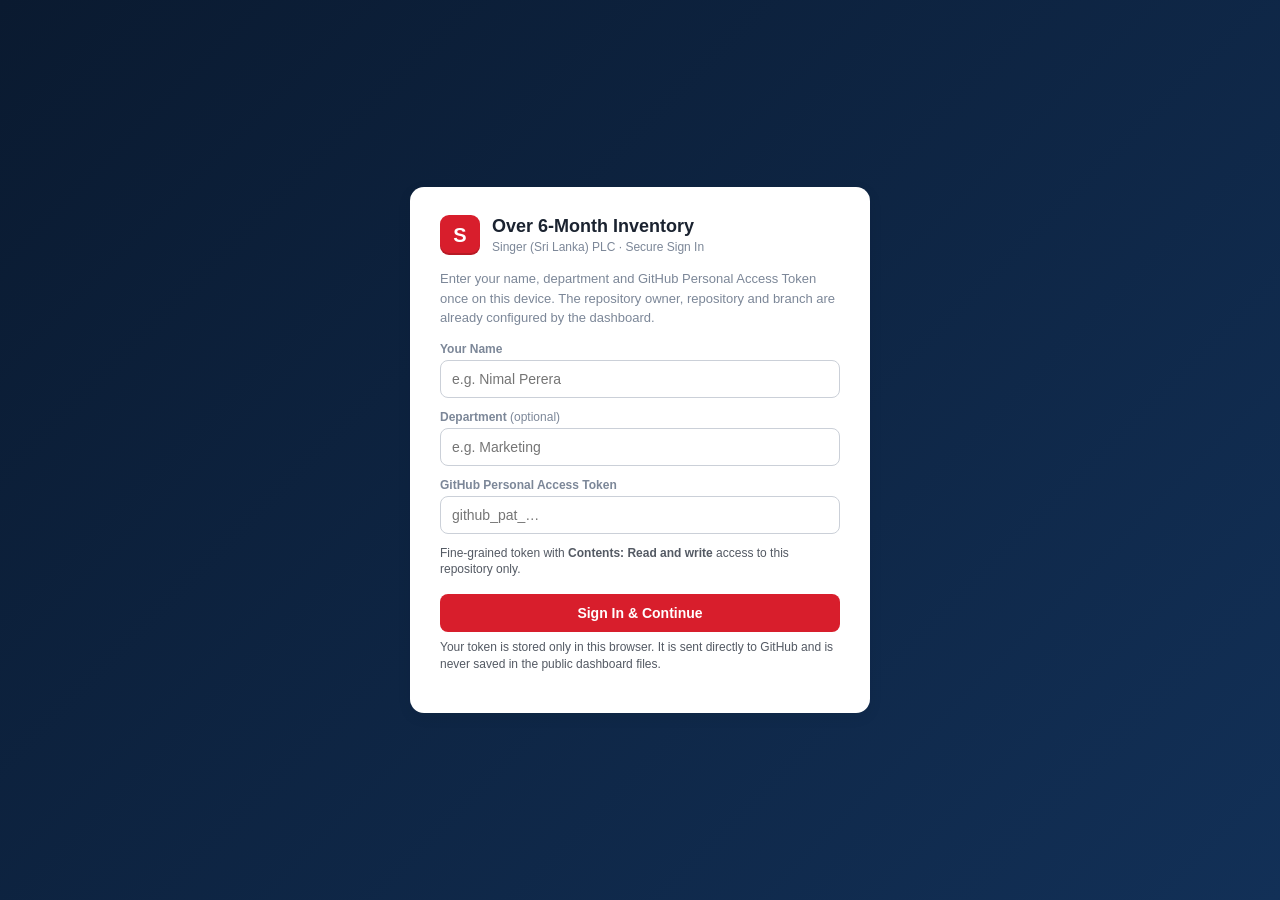
==== index.html @ 5c47aff7 "Add files via upload" ====
<!DOCTYPE html>
<html lang="en">
<head>
<meta charset="UTF-8">
<meta name="viewport" content="width=device-width, initial-scale=1.0">
<title>Singer Sri Lanka | Over 6-Month Inventory Dashboard</title>
<meta name="description" content="Over 6-month aged inventory dashboard for Singer (Sri Lanka) PLC showroom clearance program.">

<script src="vendor/chart.umd.js"></script>
<script src="vendor/xlsx.full.min.js"></script>
<link rel="stylesheet" href="css/style.css">
</head>
<body>

<!-- ============ LOADING OVERLAY ============ -->
<div id="loadingOverlay" class="loading-overlay">
  <div class="loading-box">
    <div class="spinner"></div>
    <p id="loadingText">Starting up&hellip;</p>
  </div>
</div>

<!-- ============ ONE-TIME USER LOGIN / GITHUB AUTH ============ -->
<div id="githubSetupScreen" class="auth-screen hidden">
  <div class="auth-card">
    <div class="auth-brand"><div class="brand-mark">S</div><div><h1>Over 6-Month Inventory</h1><span>Singer (Sri Lanka) PLC · Secure Sign In</span></div></div>
    <p class="auth-copy">Enter your name, department and GitHub Personal Access Token once on this device. The repository owner, repository and branch are already configured by the dashboard.</p>
    <div class="auth-field"><label>Your Name</label><input id="login-name" type="text" placeholder="e.g. Nimal Perera" autocomplete="name"></div>
    <div class="auth-field"><label>Department <span class="opt">(optional)</span></label><input id="login-dept" type="text" placeholder="e.g. Marketing"></div>
    <div class="auth-field">
      <label>GitHub Personal Access Token</label>
      <input id="login-token" type="password" placeholder="github_pat_…" autocomplete="off">
      <small class="auth-help-text">Fine-grained token with <b>Contents: Read and write</b> access to this repository only.</small>
    </div>
    <div id="ghSetupError" class="auth-error hidden"></div>
    <div class="auth-actions"><button class="btn btn-primary" id="ghConnectBtn">Sign In &amp; Continue</button></div>
    <p class="auth-help-text">Your token is stored only in this browser. It is sent directly to GitHub and is never saved in the public dashboard files.</p>
  </div>
</div>

<!-- ============ LOGIN SCREEN (retained for compatibility) ============ -->
<div id="loginScreen" class="auth-screen hidden">
  <div class="auth-card">
    <div class="auth-brand"><div class="brand-mark">S</div><div><h1>Over 6‑Month Inventory</h1><span>Singer (Sri Lanka) PLC · Clearance Program</span></div></div>
    <p class="auth-copy">Enter your name to start this session.</p>
    <div class="auth-field"><label>Your Name</label><input id="login-name-fallback" type="text" placeholder="e.g. Nimal Perera" autocomplete="name"></div>
    <div class="auth-field"><label>Department <span class="opt">(optional)</span></label><input id="login-dept-fallback" type="text" placeholder="e.g. Marketing"></div>
    <div class="auth-actions"><button class="btn btn-primary" id="loginBtn">Enter Dashboard</button></div>
  </div>
</div>

<!-- ============ APP SHELL ============ -->
<div id="appShell" class="app-shell hidden">

  <!-- LEFT NAV -->
  <nav class="side-nav" id="sideNav">
    <div class="side-nav-brand">
      <div class="brand-mark">S</div>
      <div class="brand-text"><h1>Over 6&#8209;Month</h1><span>Inventory Dashboard</span></div>
    </div>
    <button class="nav-item active" data-page="dashboard">
      <svg viewBox="0 0 24 24" width="18" height="18"><path fill="currentColor" d="M3 13h8V3H3v10zm0 8h8v-6H3v6zm10 0h8V11h-8v10zm0-18v6h8V3h-8z"/></svg>
      Inventory Dashboard
    </button>
    <button class="nav-item" data-page="showroom">
      <svg viewBox="0 0 24 24" width="18" height="18"><path fill="currentColor" d="M4 10v10h5v-6h6v6h5V10L12 3 4 10z"/></svg>
      Showroom Tracker
    </button>
    <button class="nav-item" data-page="activity">
      <svg viewBox="0 0 24 24" width="18" height="18"><path fill="currentColor" d="M13 3a9 9 0 0 0-9 9H1l4 4 4-4H6a7 7 0 1 1 2.05 4.95l-1.42 1.42A9 9 0 1 0 13 3zm-1 5v5l4.25 2.52.75-1.23-3.5-2.08V8H12z"/></svg>
      Activity Log
    </button>
    <div class="side-nav-footer">
      <button class="nav-item" id="themeToggleBtn">
        <svg viewBox="0 0 24 24" width="18" height="18"><path fill="currentColor" d="M12 3a9 9 0 1 0 9 9c0-.46-.04-.92-.1-1.36a5.389 5.389 0 0 1-4.4 2.26 5.403 5.403 0 0 1-3.14-9.8c-.44-.06-.9-.1-1.36-.1z"/></svg>
        <span id="themeToggleLabel">Dark Mode</span>
      </button>
      <button class="nav-item" id="refreshBtn">
        <svg viewBox="0 0 24 24" width="18" height="18"><path fill="currentColor" d="M17.65 6.35A7.95 7.95 0 0 0 12 4a8 8 0 1 0 7.73 10h-2.08A6 6 0 1 1 12 6c1.66 0 3.14.69 4.22 1.78L13 11h7V4l-2.35 2.35z"/></svg>
        Refresh from GitHub
      </button>
    </div>
  </nav>

  <div class="main-col">
    <!-- TOP APP BAR -->
    <header class="app-bar">
      <button class="icon-btn nav-hamburger" id="navHamburger" aria-label="Toggle menu">
        <svg viewBox="0 0 24 24" width="20" height="20"><path fill="currentColor" d="M3 6h18v2H3zm0 5h18v2H3zm0 5h18v2H3z"/></svg>
      </button>
      <div class="app-bar-left">
        <span id="pageTitle">Over 6-Month Inventory Dashboard</span>
        <span id="dataMeta" class="data-meta"></span>
      </div>
      <div class="app-bar-right">
        <span id="saveStatus" class="save-status save-ok">Saved</span>
        <span id="sessionChip" class="session-chip"></span>
        <label class="btn btn-outline" for="uploadInput" id="uploadLabel">
          <svg viewBox="0 0 24 24" width="16" height="16"><path fill="currentColor" d="M5 20h14v-2H5v2zm7-16-5.5 5.5 1.41 1.41L11 7.83V16h2V7.83l3.09 3.08 1.41-1.41L12 4z"/></svg>
          Upload New Inventory
        </label>
        <input type="file" id="uploadInput" accept=".xlsx,.xls,.csv" hidden>
        <div class="btn-group">
          <button class="btn btn-primary" id="exportXlsxBtn">Export Excel</button>
          <button class="btn btn-primary-alt" id="exportCsvBtn">Export CSV</button>
          <button class="btn btn-ghost" id="printBtn">Print</button>
        </div>
      </div>
    </header>

    <main class="app-main" id="page-dashboard">

      <section class="kpi-grid" id="kpiGrid" aria-label="Key performance indicators"></section>

      <section class="filter-bar" id="filterBar">
        <div class="filter-bar-row">
          <div class="filter-field"><label for="f-area">Area</label><input list="dl-area" id="f-area" placeholder="All Areas"><datalist id="dl-area"></datalist></div>
          <div class="filter-field"><label for="f-district">District</label><input list="dl-district" id="f-district" placeholder="All Districts"><datalist id="dl-district"></datalist></div>
          <div class="filter-field"><label for="f-store">Shop</label><input list="dl-store" id="f-store" placeholder="All Shops"><datalist id="dl-store"></datalist></div>
          <div class="filter-field"><label for="f-family">Product Family</label><input list="dl-family" id="f-family" placeholder="All Product Families"><datalist id="dl-family"></datalist></div>
          <div class="filter-field"><label for="f-brand">Brand</label><input list="dl-brand" id="f-brand" placeholder="All Brands"><datalist id="dl-brand"></datalist></div>
          <div class="filter-field"><label for="f-partno">Part Code</label><input list="dl-partno" id="f-partno" placeholder="All Part Codes"><datalist id="dl-partno"></datalist></div>
        </div>
        <div class="filter-bar-row">
          <div class="filter-field"><label for="f-commodity">Commodity</label><input list="dl-commodity" id="f-commodity" placeholder="All Commodities"><datalist id="dl-commodity"></datalist></div>
          <div class="filter-field"><label for="f-status">Stock Status</label><select id="f-status"><option value="">All Statuses</option></select></div>
          <div class="filter-field grow"><label for="f-desc">Product Description</label><input type="text" id="f-desc" placeholder="Type a description keyword&hellip;"></div>
          <div class="filter-field filter-actions"><label>&nbsp;</label><button class="btn btn-ghost" id="clearFiltersBtn">Clear All Filters</button></div>
        </div>
      </section>

      <section class="drill-bar" id="drillBar">
        <div class="drill-crumbs" id="drillCrumbs"></div>
        <div class="drill-hint" id="drillHint">Click a bar or slice to drill down &rarr;</div>
      </section>

      <section class="charts-grid" id="chartsGrid">
        <div class="card chart-card chart-card-wide">
          <div class="card-head"><h2 id="drillChartTitle">Inventory Value by Area</h2><span class="card-sub" id="drillChartSub">Top 15 &middot; click a bar to drill down</span></div>
          <div class="chart-wrap"><canvas id="drillChart"></canvas></div>
        </div>
        <div class="card chart-card" id="secondaryCard">
          <div class="card-head"><h2 id="secondaryTitle">Value Mix by Brand</h2><span class="card-sub">Current scope</span></div>
          <div class="chart-wrap" id="secondaryWrap"><canvas id="brandDonut"></canvas></div>
        </div>
        <div class="card chart-card">
          <div class="card-head"><h2>Stock Status Breakdown</h2><span class="card-sub">Current scope</span></div>
          <div class="chart-wrap"><canvas id="statusDonut"></canvas></div>
        </div>
      </section>

      <section class="charts-grid charts-grid-2">
        <div class="card chart-card">
          <div class="card-head"><h2>Top 20 Highest Value Inventory</h2><span class="card-sub">Current scope</span></div>
          <div class="chart-wrap chart-wrap-tall"><canvas id="topValueChart"></canvas></div>
        </div>
        <div class="card chart-card">
          <div class="card-head"><h2>Ageing Distribution</h2><span class="card-sub">Current scope</span></div>
          <div class="chart-wrap"><canvas id="ageingChart"></canvas></div>
        </div>
      </section>

      <section class="scope-strip" id="scopeStrip"></section>

      <section class="card table-card">
        <div class="card-head table-head">
          <h2>Inventory Detail</h2>
          <div class="table-tools">
            <input type="search" id="tableSearch" placeholder="Search part no, description, brand, shop&hellip;">
            <button class="btn btn-ghost btn-sm" id="colsBtn">Columns</button>
            <select id="pageSizeSelect">
              <option value="25">25 / page</option>
              <option value="50" selected>50 / page</option>
              <option value="100">100 / page</option>
              <option value="250">250 / page</option>
            </select>
          </div>
        </div>
        <div id="colsMenu" class="cols-menu hidden"></div>
        <div class="table-scroll" id="tableScroll">
          <table id="invTable"><thead><tr id="tableHeadRow"></tr></thead><tbody id="tableBody"></tbody></table>
        </div>
        <div class="table-footer"><span id="tableRangeLabel"></span><div class="pager" id="pager"></div></div>
      </section>

      <footer class="app-footer"><span>Singer (Sri Lanka) PLC &mdash; Internal Use Only.</span></footer>
    </main>

    <main class="app-main hidden" id="page-showroom">
      <section class="kpi-grid" id="showroomKpiGrid"></section>
      <section class="charts-grid charts-grid-2">
        <div class="card chart-card">
          <div class="card-head"><h2>Coverage by Area</h2><span class="card-sub">Visited %</span></div>
          <div class="chart-wrap"><canvas id="areaCoverageChart"></canvas></div>
        </div>
        <div class="card chart-card">
          <div class="card-head"><h2>Coverage by District</h2><span class="card-sub">Visited %</span></div>
          <div class="chart-wrap chart-wrap-tall"><canvas id="districtCoverageChart"></canvas></div>
        </div>
      </section>
      <section class="card table-card">
        <div class="card-head table-head">
          <h2>Showroom Visit Tracker</h2>
          <div class="table-tools">
            <input type="search" id="showroomSearch" placeholder="Search showroom, area, district&hellip;">
            <select id="showroomVisitedFilter">
              <option value="">All</option>
              <option value="Yes">Visited</option>
              <option value="No">Pending</option>
            </select>
          </div>
        </div>
        <div class="table-scroll" id="showroomTableScroll">
          <table id="showroomTable"><thead><tr id="showroomHeadRow"></tr></thead><tbody id="showroomBody"></tbody></table>
        </div>
      </section>
    </main>

    <main class="app-main hidden" id="page-activity">
      <section class="card">
        <div class="card-head"><h2>Recent Activity</h2><span class="card-sub">Last 20 updates, shared across all users</span></div>
        <ul class="activity-list" id="activityList"></ul>
      </section>
    </main>
  </div>
</div>
<script src="js/config.js?v=20260810"></script>
<script src="js/github.js?v=20260810"></script>
<script src="js/app.js?v=20260810"></script>
<script src="js/showroom.js"></script>
</body>
</html>
---- css/style.css ----
/* =========================================================
   Singer Sri Lanka — Over 6-Month Inventory Dashboard
   Corporate theme: deep navy + Singer red accent, with dark mode
   ========================================================= */

:root{
  --navy-950:#0a1a30; --navy-900:#0e2340; --navy-800:#123057; --navy-700:#1b4278;
  --navy-100:#eef3fa;
  --red-600:#d81e2c; --red-700:#b3151f;
  --amber-500:#e7a232; --green-600:#1f9d55;
  --gray-50:#f6f7f9; --gray-100:#eef0f3; --gray-200:#e2e5ea; --gray-300:#cbd0d8;
  --gray-500:#7c8798; --gray-700:#4a5568; --gray-900:#1b2330;
  --white:#ffffff;
  --bg-body:var(--gray-50); --bg-card:var(--white); --bg-input:var(--white);
  --text-main:var(--gray-900); --text-sub:var(--gray-500);
  --border-c:var(--gray-200); --border-input:var(--gray-300);
  --radius:10px; --shadow-sm:0 1px 2px rgba(16,24,40,.06); --shadow-md:0 4px 14px rgba(16,24,40,.08);
  --font-ui: "Segoe UI", -apple-system, BlinkMacSystemFont, "Inter", Roboto, Helvetica, Arial, sans-serif;
}

html[data-theme="dark"]{
  --bg-body:#0b1220; --bg-card:#121c30; --bg-input:#0e1930;
  --text-main:#e8edf6; --text-sub:#93a1b8;
  --border-c:#22314f; --border-input:#2a3b5c;
  --gray-50:#0b1220; --gray-100:#0e1930; --gray-200:#22314f;
  --shadow-sm:0 1px 2px rgba(0,0,0,.35); --shadow-md:0 4px 16px rgba(0,0,0,.45);
}

*,*::before,*::after{ box-sizing:border-box; }
html,body{ margin:0; padding:0; font-family:var(--font-ui); background:var(--bg-body); color:var(--text-main); -webkit-font-smoothing:antialiased; }
button, input, select{ font-family:inherit; }
.hidden{ display:none !important; }

/* ---------------- Loading overlay ---------------- */
.loading-overlay{ position:fixed; inset:0; background:var(--navy-950); display:flex; align-items:center; justify-content:center; z-index:999; color:var(--white); flex-direction:column; transition:opacity .3s ease; }
.loading-overlay.hidden{ opacity:0; pointer-events:none; }
.loading-box{ text-align:center; }
.spinner{ width:44px; height:44px; border-radius:50%; border:4px solid rgba(255,255,255,.18); border-top-color:var(--red-600); animation:spin .8s linear infinite; margin:0 auto 16px; }
@keyframes spin{ to{ transform:rotate(360deg); } }

/* ---------------- Auth screens (GitHub setup + Login) ---------------- */
.auth-screen{ position:fixed; inset:0; z-index:500; background:linear-gradient(135deg,var(--navy-950),var(--navy-800)); display:flex; align-items:center; justify-content:center; padding:20px; overflow:auto; }
.auth-card{ background:var(--bg-card); color:var(--text-main); border-radius:14px; box-shadow:var(--shadow-md); padding:28px 30px; width:100%; max-width:460px; }
.auth-brand{ display:flex; align-items:center; gap:12px; margin-bottom:6px; }
.auth-brand h1{ font-size:18px; margin:0; }
.auth-brand span{ font-size:12px; color:var(--text-sub); }
.auth-copy{ font-size:13px; color:var(--text-sub); line-height:1.5; margin:14px 0; }
.auth-copy code{ background:var(--gray-100); padding:1px 5px; border-radius:4px; }
.auth-field{ margin-bottom:12px; display:flex; flex-direction:column; gap:4px; }
.auth-field label{ font-size:12px; font-weight:700; color:var(--text-sub); }
.auth-field .opt{ font-weight:400; text-transform:none; }
.auth-field input{ border:1px solid var(--border-input); background:var(--bg-input); color:var(--text-main); border-radius:8px; padding:10px 11px; font-size:14px; }
.auth-field input:focus{ outline:2px solid var(--navy-700); outline-offset:1px; }
.auth-actions{ margin-top:16px; }
.auth-actions .btn{ width:100%; justify-content:center; padding:11px; font-size:14px; }
.auth-error{ background:#fdeeee; color:var(--red-700); border-radius:8px; padding:8px 10px; font-size:12.5px; margin-top:6px; }
.auth-help{ margin-top:16px; font-size:12.5px; color:var(--text-sub); }
.auth-help summary{ cursor:pointer; font-weight:600; }
.auth-help ol{ padding-left:18px; line-height:1.6; }
.link-btn{ display:block; margin:14px auto 0; background:none; border:none; color:var(--navy-700); font-size:12.5px; cursor:pointer; text-decoration:underline; }
html[data-theme="dark"] .link-btn{ color:#7fa8e0; }

.brand-mark{ width:40px; height:40px; border-radius:9px; background:var(--red-600); color:var(--white); display:flex; align-items:center; justify-content:center; font-weight:800; font-size:20px; flex:none; box-shadow:inset 0 -2px 0 rgba(0,0,0,.15); }

/* ---------------- Buttons ---------------- */
.btn{ appearance:none; border:none; cursor:pointer; font-size:13px; font-weight:600; padding:9px 14px; border-radius:8px; display:inline-flex; align-items:center; gap:6px; transition:background .15s ease, transform .05s ease; white-space:nowrap; }
.btn:active{ transform:translateY(1px); }
.btn-sm{ padding:6px 10px; font-size:12px; }
.btn-primary{ background:var(--red-600); color:var(--white); }
.btn-primary:hover{ background:var(--red-700); }
.btn-primary-alt{ background:var(--navy-700); color:var(--white); }
.btn-primary-alt:hover{ background:var(--navy-800); }
.btn-outline{ background:rgba(255,255,255,.08); color:var(--white); border:1px solid rgba(255,255,255,.35); }
.btn-outline:hover{ background:rgba(255,255,255,.18); }
.btn-ghost{ background:var(--gray-100); color:var(--text-main); border:1px solid var(--border-c); }
.btn-ghost:hover{ background:var(--gray-200); }
.btn-group{ display:flex; gap:8px; }
.icon-btn{ background:none; border:none; cursor:pointer; color:var(--white); padding:6px; display:none; }

/* ---------------- App shell / side nav ---------------- */
.app-shell{ display:flex; min-height:100vh; }
.side-nav{ width:230px; flex:none; background:linear-gradient(180deg,var(--navy-950),var(--navy-900)); color:var(--white); display:flex; flex-direction:column; padding:16px 12px; gap:4px; position:sticky; top:0; height:100vh; overflow:auto; }
.side-nav-brand{ display:flex; align-items:center; gap:10px; padding:6px 8px 18px; }
.side-nav-brand h1{ font-size:14px; margin:0; font-weight:700; }
.side-nav-brand span{ font-size:10.5px; color:var(--gray-300); }
.nav-item{ display:flex; align-items:center; gap:10px; background:none; border:none; color:var(--gray-300); font-size:13px; font-weight:600; padding:10px 10px; border-radius:8px; cursor:pointer; text-align:left; width:100%; }
.nav-item:hover{ background:rgba(255,255,255,.08); color:var(--white); }
.nav-item.active{ background:var(--red-600); color:var(--white); }
.side-nav-footer{ margin-top:auto; display:flex; flex-direction:column; gap:4px; padding-top:10px; border-top:1px solid rgba(255,255,255,.1); }

.main-col{ flex:1; min-width:0; display:flex; flex-direction:column; }

/* ---------------- App bar ---------------- */
.app-bar{ position:sticky; top:0; z-index:50; background:linear-gradient(135deg,var(--navy-900),var(--navy-800)); color:var(--white); display:flex; align-items:center; justify-content:space-between; gap:16px; padding:12px 24px; box-shadow:var(--shadow-md); flex-wrap:wrap; }
.app-bar-left{ display:flex; align-items:baseline; gap:12px; flex-wrap:wrap; }
#pageTitle{ font-size:16px; font-weight:700; }
.data-meta{ font-size:11.5px; color:var(--gray-300); white-space:nowrap; }
.app-bar-right{ display:flex; align-items:center; gap:10px; flex-wrap:wrap; }
.session-chip{ font-size:11.5px; background:rgba(255,255,255,.1); border-radius:999px; padding:5px 11px; color:var(--white); }

.save-status{ font-size:11.5px; font-weight:700; padding:5px 11px; border-radius:999px; display:inline-flex; align-items:center; gap:5px; }
.save-status::before{ content:""; width:7px; height:7px; border-radius:50%; }
.save-ok{ background:rgba(31,157,85,.18); color:#5fe0a0; }
.save-ok::before{ background:#1f9d55; }
.save-saving{ background:rgba(231,162,50,.18); color:#f2c675; }
.save-saving::before{ background:#e7a232; animation:pulse 1s infinite; }
.save-error{ background:rgba(216,30,44,.2); color:#ff8a90; }
.save-error::before{ background:#d81e2c; }
@keyframes pulse{ 0%,100%{opacity:1;} 50%{opacity:.3;} }

/* ---------------- Layout ---------------- */
.app-main{ max-width:1520px; width:100%; margin:0 auto; padding:20px 24px 60px; display:flex; flex-direction:column; gap:18px; }

/* ---------------- KPI cards ---------------- */
.kpi-grid{ display:grid; grid-template-columns:repeat(6, minmax(0,1fr)); gap:12px; }
.kpi-card{ background:var(--bg-card); border-radius:var(--radius); box-shadow:var(--shadow-sm); border:1px solid var(--border-c); padding:14px 14px 12px; display:flex; flex-direction:column; gap:6px; min-width:0; }
.kpi-card .kpi-icon{ width:30px; height:30px; border-radius:7px; display:flex; align-items:center; justify-content:center; color:var(--white); font-size:14px; margin-bottom:2px; }
.kpi-card .kpi-value{ font-size:19px; font-weight:800; color:var(--text-main); line-height:1.1; white-space:nowrap; overflow:hidden; text-overflow:ellipsis; }
.kpi-card .kpi-label{ font-size:11px; color:var(--text-sub); font-weight:600; text-transform:uppercase; letter-spacing:.4px; }

/* ---------------- Filters ---------------- */
.filter-bar{ background:var(--bg-card); border:1px solid var(--border-c); border-radius:var(--radius); box-shadow:var(--shadow-sm); padding:14px 16px; display:flex; flex-direction:column; gap:10px; }
.filter-bar-row{ display:flex; gap:10px; flex-wrap:wrap; }
.filter-field{ display:flex; flex-direction:column; gap:4px; min-width:150px; flex:1; }
.filter-field.grow{ flex:2; min-width:220px; }
.filter-field.filter-actions{ flex:0 0 auto; justify-content:flex-end; }
.filter-field label{ font-size:11px; font-weight:700; color:var(--text-sub); text-transform:uppercase; letter-spacing:.3px; }
.filter-field select, .filter-field input[type="text"], .filter-field input:not([type]){ border:1px solid var(--border-input); border-radius:7px; padding:8px 10px; font-size:13px; background:var(--bg-input); color:var(--text-main); }
.filter-field select:focus, .filter-field input:focus{ outline:2px solid var(--navy-700); outline-offset:1px; }

/* ---------------- Drilldown breadcrumb ---------------- */
.drill-bar{ display:flex; align-items:center; justify-content:space-between; flex-wrap:wrap; gap:8px; background:var(--navy-100); border:1px solid #d8e3f3; border-radius:var(--radius); padding:10px 14px; }
html[data-theme="dark"] .drill-bar{ background:#0e1930; border-color:#22314f; }
.drill-crumbs{ display:flex; align-items:center; flex-wrap:wrap; gap:6px; }
.crumb{ background:var(--bg-card); border:1px solid var(--border-input); color:var(--navy-800); border-radius:999px; padding:5px 12px; font-size:12.5px; font-weight:600; cursor:pointer; }
html[data-theme="dark"] .crumb{ color:#cfe0f7; }
.crumb:hover{ background:var(--gray-100); }
.crumb-active{ background:var(--navy-800); border-color:var(--navy-800); color:var(--white); cursor:default; }
.drill-hint{ font-size:11.5px; color:var(--text-sub); }

/* ---------------- Charts ---------------- */
.charts-grid{ display:grid; grid-template-columns:1.6fr 1fr 1fr; gap:14px; }
.charts-grid-2{ grid-template-columns:1.3fr 1fr; }
.card{ background:var(--bg-card); border:1px solid var(--border-c); border-radius:var(--radius); box-shadow:var(--shadow-sm); padding:14px 16px; }
.card-head{ display:flex; align-items:baseline; justify-content:space-between; margin-bottom:8px; flex-wrap:wrap; gap:4px; }
.card-head h2{ font-size:14px; margin:0; color:var(--text-main); font-weight:700; }
.card-sub{ font-size:11px; color:var(--text-sub); }
.chart-card{ display:flex; flex-direction:column; }
.chart-wrap{ position:relative; height:260px; }
.chart-wrap-tall{ height:340px; }
.chart-card-wide .chart-wrap{ height:280px; }

/* Shop-view stat tiles (replace brand donut) */
.stat-tiles{ display:flex; flex-direction:column; gap:14px; justify-content:center; height:260px; }
.stat-tile{ background:var(--gray-50); border:1px solid var(--border-c); border-radius:10px; padding:16px; text-align:center; }
.stat-tile .stv{ font-size:24px; font-weight:800; color:var(--navy-800); }
html[data-theme="dark"] .stat-tile .stv{ color:#cfe0f7; }
.stat-tile .stl{ font-size:11.5px; color:var(--text-sub); text-transform:uppercase; letter-spacing:.4px; margin-top:4px; }

/* ---------------- Scope strip ---------------- */
.scope-strip{ display:flex; gap:12px; flex-wrap:wrap; font-size:12.5px; color:var(--text-main); }
.scope-chip{ background:var(--bg-card); border:1px solid var(--border-c); border-radius:999px; padding:6px 12px; display:flex; gap:6px; align-items:center; }
.scope-chip b{ color:var(--text-main); }

/* ---------------- Table ---------------- */
.table-card{ padding:0; overflow:visible; position:relative; }
.table-head{ padding:14px 16px 10px; }
.table-tools{ display:flex; gap:8px; flex-wrap:wrap; align-items:center; }
.table-tools input[type="search"]{ border:1px solid var(--border-input); border-radius:7px; padding:8px 10px; font-size:13px; min-width:240px; background:var(--bg-input); color:var(--text-main); }
.table-tools select{ border:1px solid var(--border-input); border-radius:7px; padding:8px 10px; font-size:13px; background:var(--bg-input); color:var(--text-main); }

.cols-menu{ position:absolute; right:16px; top:56px; z-index:20; background:var(--bg-card); border:1px solid var(--border-c); box-shadow:var(--shadow-md); border-radius:8px; padding:10px; display:flex; flex-direction:column; gap:6px; max-height:280px; overflow:auto; }
.cols-menu label{ font-size:12.5px; display:flex; gap:8px; align-items:center; cursor:pointer; }

.table-scroll{ overflow:auto; max-height:560px; border-top:1px solid var(--border-c); }
table{ border-collapse:collapse; width:100%; min-width:1200px; table-layout:fixed; }
thead th{ position:sticky; top:0; z-index:5; background:var(--navy-900); color:var(--white); font-size:11.5px; text-transform:uppercase; letter-spacing:.3px; text-align:left; padding:10px 10px; border-right:1px solid rgba(255,255,255,.08); white-space:nowrap; overflow:hidden; user-select:none; cursor:pointer; }
thead th:hover{ background:var(--navy-800); }
thead th .th-resizer{ position:absolute; right:0; top:0; bottom:0; width:6px; cursor:col-resize; background:transparent; }
thead th .th-resizer:hover{ background:rgba(255,255,255,.35); }
thead th .sort-arrow{ margin-left:4px; opacity:.7; font-size:10px; }

/* Frozen leftmost column (Part Code) so it stays visible while scrolling the
   table horizontally to reach columns further right, like Remark. */
thead th.sticky-col{ position:sticky; left:0; z-index:8; }
tbody td.sticky-col{ position:sticky; left:0; z-index:3; background:var(--bg-card); box-shadow:2px 0 6px rgba(0,0,0,.12); }
tbody tr:hover td.sticky-col{ background:var(--gray-50); }

tbody td{ padding:8px 10px; font-size:12.5px; border-bottom:1px solid var(--border-c); white-space:nowrap; overflow:hidden; text-overflow:ellipsis; color:var(--text-main); }
tbody tr:hover{ background:var(--gray-50); }
td.num, th.num{ text-align:right; }
td.remark-cell{ padding:4px 6px; }
td.remark-cell input{ width:100%; border:1px solid var(--border-input); border-radius:6px; padding:6px 8px; font-size:12.5px; background:var(--bg-input); color:var(--text-main); }
td.remark-cell input:focus{ outline:2px solid var(--navy-700); border-color:var(--navy-700); }
td.meta-cell{ font-size:11px; color:var(--text-sub); }

.status-pill{ display:inline-block; padding:2px 8px; border-radius:999px; font-size:11px; font-weight:700; }
.status-normal{ background:#e6f6ec; color:var(--green-600); }
.status-clearance{ background:#fdeeee; color:var(--red-700); }
.status-defective{ background:#fdf1e0; color:#a15a00; }
.status-other{ background:var(--gray-100); color:var(--text-sub); }

.table-footer{ display:flex; align-items:center; justify-content:space-between; flex-wrap:wrap; gap:8px; padding:10px 16px; font-size:12px; color:var(--text-sub); }
.pager{ display:flex; gap:4px; flex-wrap:wrap; }
.pager button{ border:1px solid var(--border-input); background:var(--bg-card); border-radius:6px; padding:5px 10px; font-size:12px; cursor:pointer; color:var(--text-main); }
.pager button.active{ background:var(--navy-800); color:var(--white); border-color:var(--navy-800); }
.pager button:disabled{ opacity:.4; cursor:not-allowed; }

.app-footer{ text-align:center; font-size:11.5px; color:var(--text-sub); padding-top:10px; }
.empty-row td{ text-align:center; color:var(--text-sub); padding:30px; font-size:13px; }

/* ---------------- Activity log ---------------- */
.activity-list{ list-style:none; margin:0; padding:0; display:flex; flex-direction:column; gap:0; }
.activity-list li{ padding:12px 4px; border-bottom:1px solid var(--border-c); font-size:13px; display:flex; justify-content:space-between; gap:10px; }
.activity-list li:last-child{ border-bottom:none; }
.activity-list .act-text b{ color:var(--text-main); }
.activity-list .act-time{ font-size:11.5px; color:var(--text-sub); white-space:nowrap; }
.activity-empty{ color:var(--text-sub); font-size:13px; padding:16px 4px; }

/* ---------------- Responsive ---------------- */
@media (max-width: 1180px){
  .kpi-grid{ grid-template-columns:repeat(3, minmax(0,1fr)); }
  .charts-grid{ grid-template-columns:1fr 1fr; }
  .charts-grid-2{ grid-template-columns:1fr; }
  .chart-card-wide{ grid-column:1 / -1; }
}

@media (max-width: 900px){
  .side-nav{ position:fixed; left:-240px; top:0; bottom:0; z-index:400; transition:left .2s ease; box-shadow:var(--shadow-md); }
  .side-nav.open{ left:0; }
  .icon-btn.nav-hamburger{ display:inline-flex; color:var(--white); }
  .app-bar{ padding:12px 14px; }
}

@media (max-width: 760px){
  .kpi-grid{ grid-template-columns:repeat(2, minmax(0,1fr)); }
  .charts-grid{ grid-template-columns:1fr; }
  .filter-field{ min-width:100%; }
  .app-main{ padding:14px 12px 40px; }
  .data-meta{ display:none; }
  .table-tools input[type="search"]{ min-width:100%; }
  .app-bar-right{ width:100%; justify-content:flex-start; }
}

@media print{
  .side-nav, .app-bar, .filter-bar, .drill-bar, .table-tools, .table-footer, .app-footer, .cols-menu{ display:none !important; }
  .table-scroll{ max-height:none; overflow:visible; }
  body{ background:#fff; }
}

.auth-help-text{display:block;margin-top:7px;font-size:12px;line-height:1.4;opacity:.75}
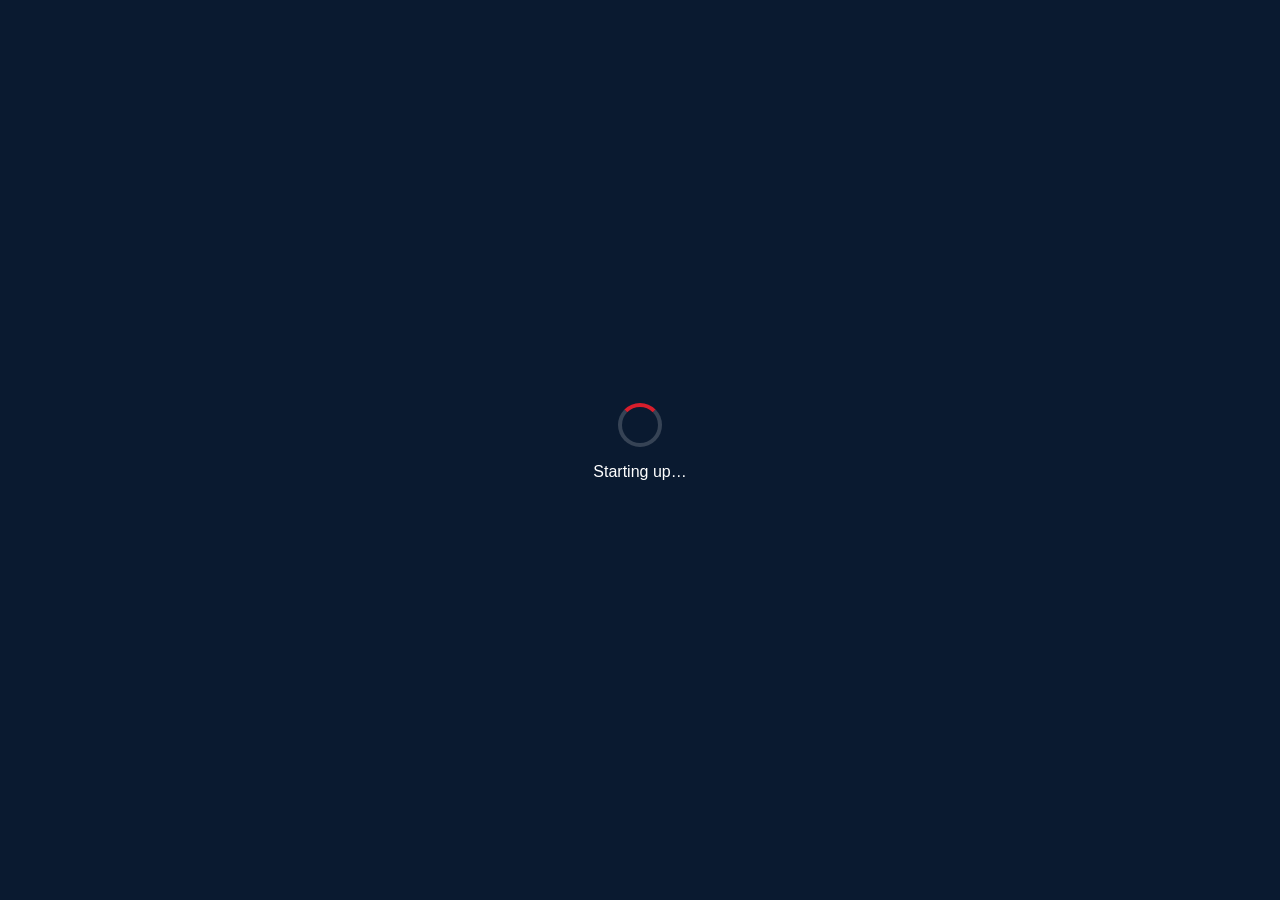
==== commit a58ce43e: "Add files via upload" ====
--- a/index.html
+++ b/index.html
@@ -123,7 +123,7 @@
         </div>
         <div class="filter-bar-row">
           <div class="filter-field"><label for="f-commodity">Commodity</label><input list="dl-commodity" id="f-commodity" placeholder="All Commodities"><datalist id="dl-commodity"></datalist></div>
-          <div class="filter-field"><label for="f-status">Stock Status</label><select id="f-status"><option value="">All Statuses</option></select></div>
+          <div class="filter-field"><label for="f-location">Product Location</label><input list="dl-location" id="f-location" placeholder="All Locations"><datalist id="dl-location"></datalist></div>
           <div class="filter-field grow"><label for="f-desc">Product Description</label><input type="text" id="f-desc" placeholder="Type a description keyword&hellip;"></div>
           <div class="filter-field filter-actions"><label>&nbsp;</label><button class="btn btn-ghost" id="clearFiltersBtn">Clear All Filters</button></div>
         </div>
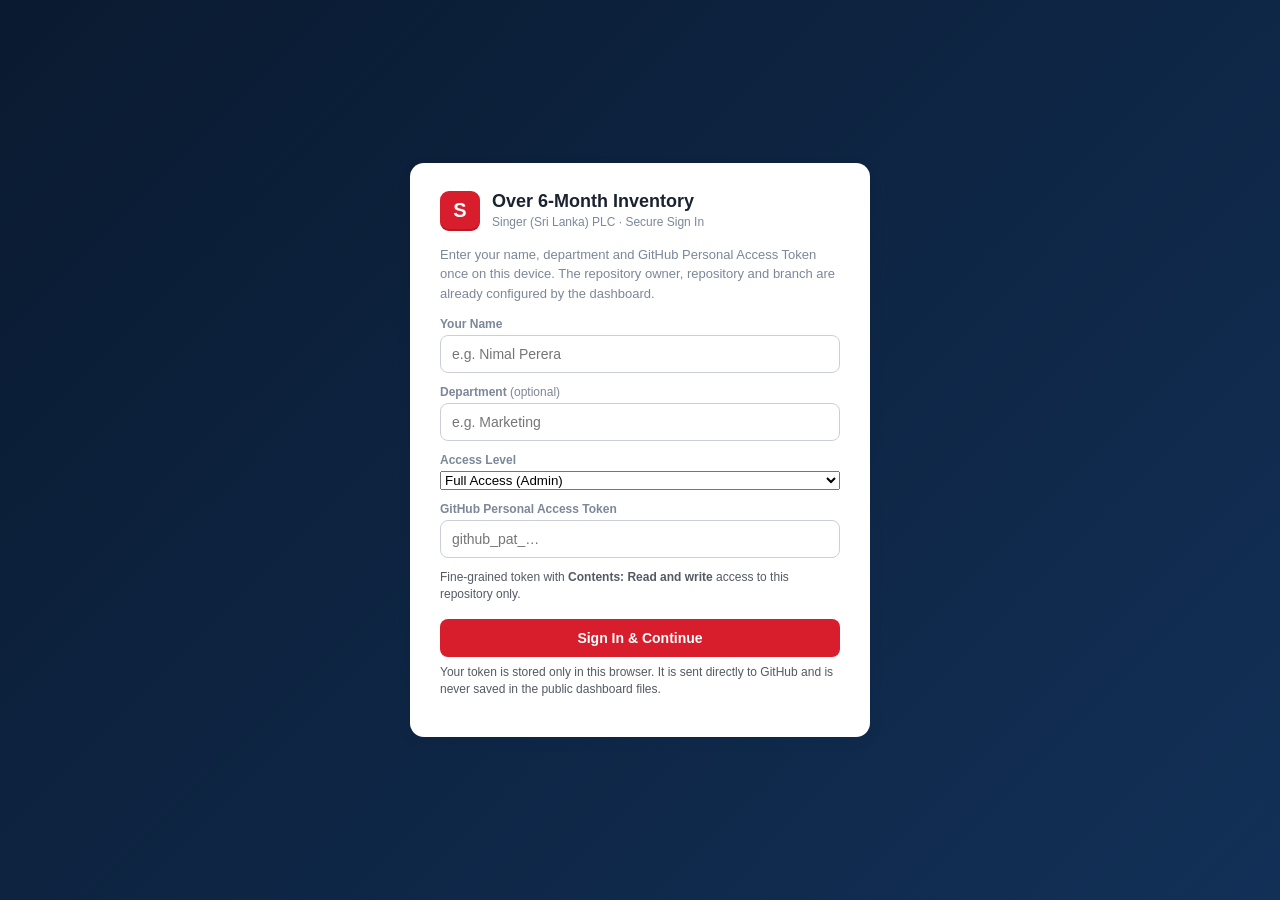
==== commit 6ab78946: "Add files via upload" ====
--- a/index.html
+++ b/index.html
@@ -5,6 +5,16 @@
 <meta name="viewport" content="width=device-width, initial-scale=1.0">
 <title>Singer Sri Lanka | Over 6-Month Inventory Dashboard</title>
 <meta name="description" content="Over 6-month aged inventory dashboard for Singer (Sri Lanka) PLC showroom clearance program.">
+
+<!-- PWA / installable-app support -->
+<link rel="manifest" href="manifest.json">
+<meta name="theme-color" content="#0e2340">
+<meta name="mobile-web-app-capable" content="yes">
+<meta name="apple-mobile-web-app-capable" content="yes">
+<meta name="apple-mobile-web-app-status-bar-style" content="black-translucent">
+<meta name="apple-mobile-web-app-title" content="Over6M Inventory">
+<link rel="apple-touch-icon" href="icons/apple-touch-icon.png">
+<link rel="icon" type="image/png" sizes="192x192" href="icons/icon-192.png">
 
 <script src="vendor/chart.umd.js"></script>
 <script src="vendor/xlsx.full.min.js"></script>
@@ -28,6 +38,13 @@
     <div class="auth-field"><label>Your Name</label><input id="login-name" type="text" placeholder="e.g. Nimal Perera" autocomplete="name"></div>
     <div class="auth-field"><label>Department <span class="opt">(optional)</span></label><input id="login-dept" type="text" placeholder="e.g. Marketing"></div>
     <div class="auth-field">
+      <label>Access Level</label>
+      <select id="login-role">
+        <option value="admin">Full Access (Admin)</option>
+        <option value="sales">Sales Team</option>
+      </select>
+    </div>
+    <div class="auth-field">
       <label>GitHub Personal Access Token</label>
       <input id="login-token" type="password" placeholder="github_pat_…" autocomplete="off">
       <small class="auth-help-text">Fine-grained token with <b>Contents: Read and write</b> access to this repository only.</small>
@@ -45,6 +62,13 @@
     <p class="auth-copy">Enter your name to start this session.</p>
     <div class="auth-field"><label>Your Name</label><input id="login-name-fallback" type="text" placeholder="e.g. Nimal Perera" autocomplete="name"></div>
     <div class="auth-field"><label>Department <span class="opt">(optional)</span></label><input id="login-dept-fallback" type="text" placeholder="e.g. Marketing"></div>
+    <div class="auth-field">
+      <label>Access Level</label>
+      <select id="login-role-fallback">
+        <option value="admin">Full Access (Admin)</option>
+        <option value="sales">Sales Team</option>
+      </select>
+    </div>
     <div class="auth-actions"><button class="btn btn-primary" id="loginBtn">Enter Dashboard</button></div>
   </div>
 </div>
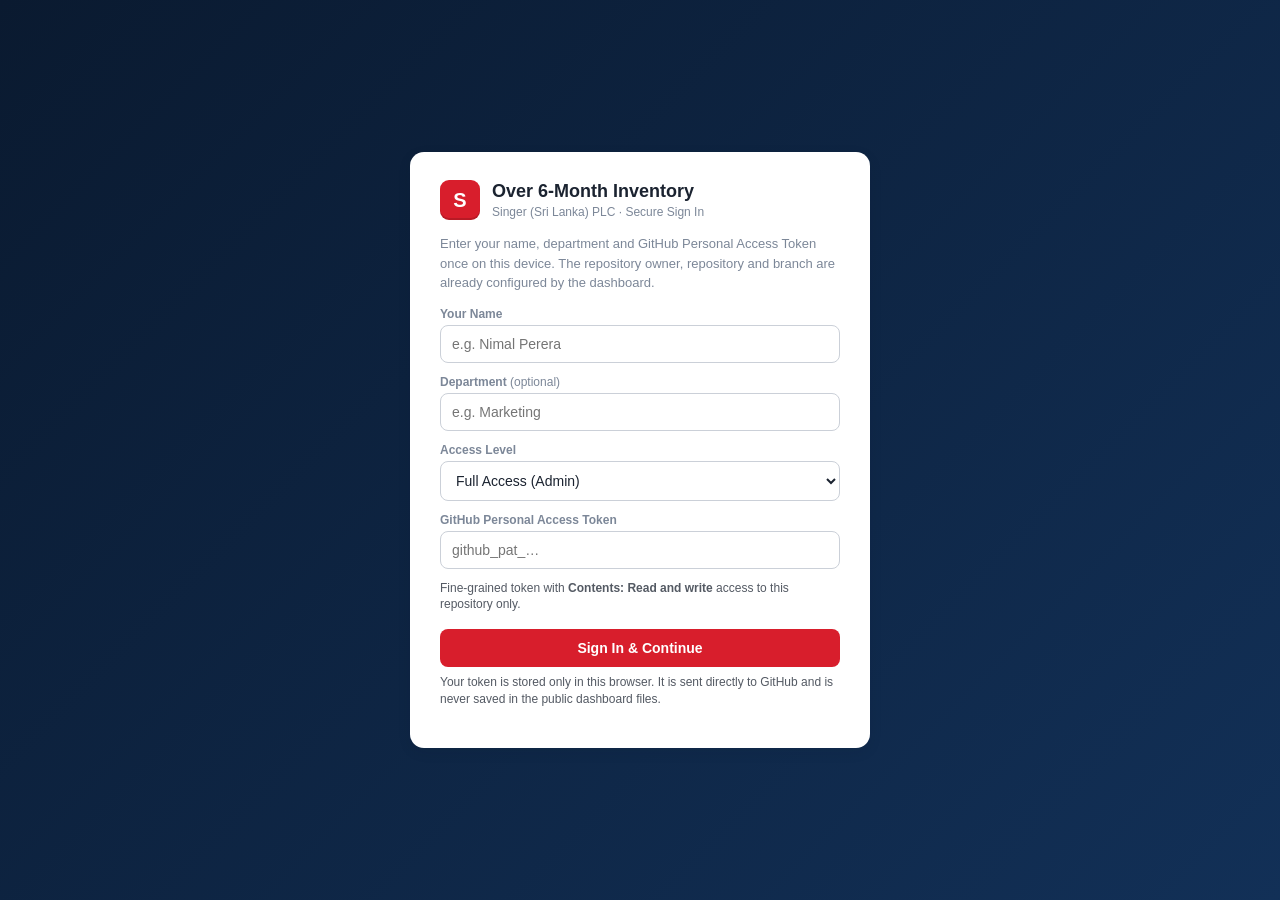
==== commit c280cc08: "Add files via upload" ====
--- a/index.html
+++ b/index.html
@@ -132,6 +132,10 @@
       </div>
     </header>
 
+    <div id="overlayLoadWarning" class="hidden" style="margin:14px 24px 0; background:#fdeeee; color:#b3151f; border:1px solid #f3c6c6; border-radius:8px; padding:10px 14px; font-size:13px; font-weight:600;">
+      ⚠️ Could not load saved remarks/showroom visits/sold marks from GitHub after several attempts (likely a network issue). What you see on this page may be showing blank instead of your team's real data. Your existing data on GitHub is safe — do NOT re-enter it. Click "Refresh from GitHub" or reload the page to try again before editing anything.
+    </div>
+
     <main class="app-main" id="page-dashboard">
 
       <section class="kpi-grid" id="kpiGrid" aria-label="Key performance indicators"></section>
--- a/css/style.css
+++ b/css/style.css
@@ -27,7 +27,7 @@
 }
 
 *,*::before,*::after{ box-sizing:border-box; }
-html,body{ margin:0; padding:0; font-family:var(--font-ui); background:var(--bg-body); color:var(--text-main); -webkit-font-smoothing:antialiased; }
+html,body{ margin:0; padding:0; font-family:var(--font-ui); background:var(--bg-body); color:var(--text-main); -webkit-font-smoothing:antialiased; overflow-x:hidden; }
 button, input, select{ font-family:inherit; }
 .hidden{ display:none !important; }
 
@@ -51,6 +51,8 @@
 .auth-field .opt{ font-weight:400; text-transform:none; }
 .auth-field input{ border:1px solid var(--border-input); background:var(--bg-input); color:var(--text-main); border-radius:8px; padding:10px 11px; font-size:14px; }
 .auth-field input:focus{ outline:2px solid var(--navy-700); outline-offset:1px; }
+.auth-field select{ border:1px solid var(--border-input); background:var(--bg-input); color:var(--text-main); border-radius:8px; padding:10px 11px; font-size:14px; }
+.auth-field select:focus{ outline:2px solid var(--navy-700); outline-offset:1px; }
 .auth-actions{ margin-top:16px; }
 .auth-actions .btn{ width:100%; justify-content:center; padding:11px; font-size:14px; }
 .auth-error{ background:#fdeeee; color:var(--red-700); border-radius:8px; padding:8px 10px; font-size:12.5px; margin-top:6px; }
@@ -225,7 +227,7 @@
   .chart-card-wide{ grid-column:1 / -1; }
 }
 
-@media (max-width: 900px){
+@media (max-width: 640px){
   .side-nav{ position:fixed; left:-240px; top:0; bottom:0; z-index:400; transition:left .2s ease; box-shadow:var(--shadow-md); }
   .side-nav.open{ left:0; }
   .icon-btn.nav-hamburger{ display:inline-flex; color:var(--white); }
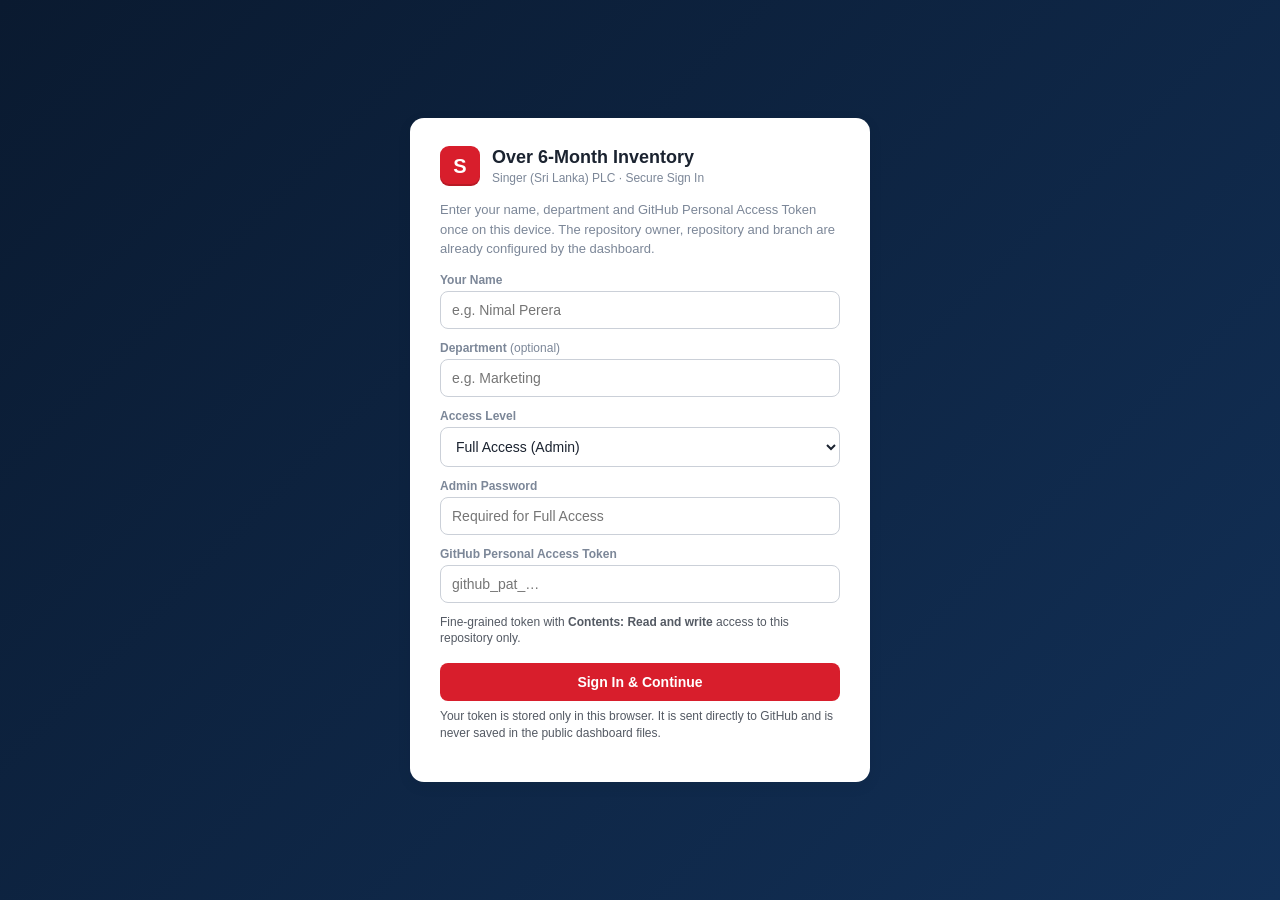
==== commit 6d8a11b7: "Add admin password fields to login form" ====
--- a/index.html
+++ b/index.html
@@ -44,6 +44,10 @@
         <option value="sales">Sales Team</option>
       </select>
     </div>
+    <div class="auth-field" id="adminPasswordField">
+      <label>Admin Password</label>
+      <input id="login-admin-password" type="password" placeholder="Required for Full Access" autocomplete="off">
+    </div>
     <div class="auth-field">
       <label>GitHub Personal Access Token</label>
       <input id="login-token" type="password" placeholder="github_pat_…" autocomplete="off">
@@ -68,6 +72,10 @@
         <option value="admin">Full Access (Admin)</option>
         <option value="sales">Sales Team</option>
       </select>
+    </div>
+    <div class="auth-field" id="adminPasswordFieldFallback">
+      <label>Admin Password</label>
+      <input id="login-admin-password-fallback" type="password" placeholder="Required for Full Access" autocomplete="off">
     </div>
     <div class="auth-actions"><button class="btn btn-primary" id="loginBtn">Enter Dashboard</button></div>
   </div>
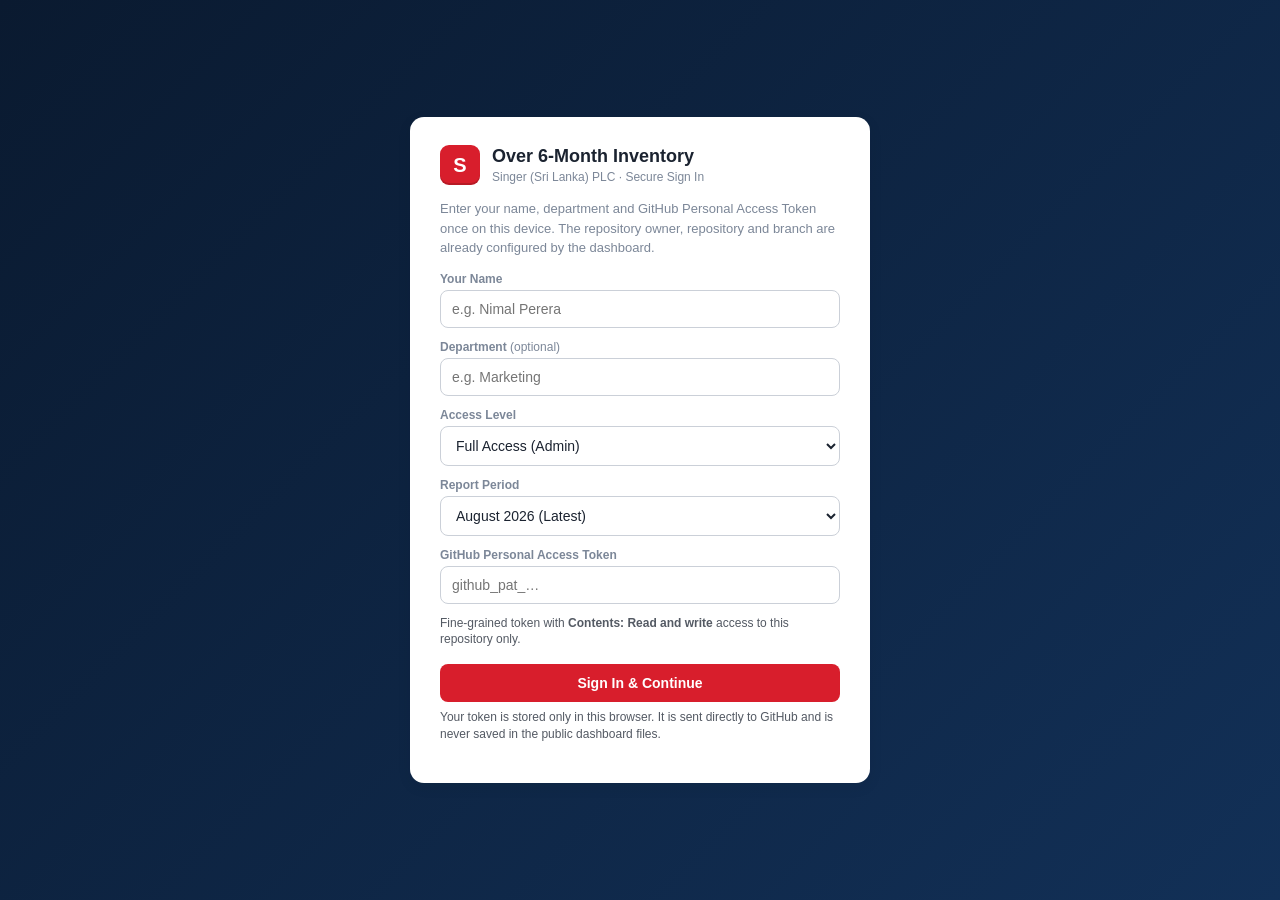
==== commit d9db45f8: "Add report period fields to authentication form" ====
--- a/index.html
+++ b/index.html
@@ -48,6 +48,10 @@
       <label>Admin Password</label>
       <input id="login-admin-password" type="password" placeholder="Required for Full Access" autocomplete="off">
     </div>
+    <div class="auth-field" id="reportPeriodField">
+      <label>Report Period</label>
+      <select id="login-period"></select>
+    </div>
     <div class="auth-field">
       <label>GitHub Personal Access Token</label>
       <input id="login-token" type="password" placeholder="github_pat_…" autocomplete="off">
@@ -76,6 +80,10 @@
     <div class="auth-field" id="adminPasswordFieldFallback">
       <label>Admin Password</label>
       <input id="login-admin-password-fallback" type="password" placeholder="Required for Full Access" autocomplete="off">
+    </div>
+    <div class="auth-field" id="reportPeriodFieldFallback">
+      <label>Report Period</label>
+      <select id="login-period-fallback"></select>
     </div>
     <div class="auth-actions"><button class="btn btn-primary" id="loginBtn">Enter Dashboard</button></div>
   </div>
@@ -113,6 +121,9 @@
       </button>
     </div>
   </nav>
+  <button class="nav-reveal-tab" id="navRevealTab" aria-label="Show menu" title="Show menu">
+    <svg viewBox="0 0 24 24" width="16" height="16"><path fill="currentColor" d="M8.59 16.59 13.17 12 8.59 7.41 10 6l6 6-6 6z"/></svg>
+  </button>
 
   <div class="main-col">
     <!-- TOP APP BAR -->
@@ -234,6 +245,20 @@
           <div class="chart-wrap chart-wrap-tall"><canvas id="districtCoverageChart"></canvas></div>
         </div>
       </section>
+      <section class="charts-grid charts-grid-2">
+        <div class="card">
+          <div class="card-head"><h2>Pending by Area</h2><span class="card-sub">Click a column to sort</span></div>
+          <div class="table-scroll" style="max-height:340px;">
+            <table><thead><tr id="pendingByAreaHead"></tr></thead><tbody id="pendingByAreaBody"></tbody></table>
+          </div>
+        </div>
+        <div class="card">
+          <div class="card-head"><h2>Pending by District</h2><span class="card-sub">Click a column to sort</span></div>
+          <div class="table-scroll" style="max-height:340px;">
+            <table><thead><tr id="pendingByDistrictHead"></tr></thead><tbody id="pendingByDistrictBody"></tbody></table>
+          </div>
+        </div>
+      </section>
       <section class="card table-card">
         <div class="card-head table-head">
           <h2>Showroom Visit Tracker</h2>
@@ -244,6 +269,8 @@
               <option value="Yes">Visited</option>
               <option value="No">Pending</option>
             </select>
+            <button class="btn btn-primary btn-sm" id="showroomExportXlsxBtn">Export Excel</button>
+            <button class="btn btn-primary-alt btn-sm" id="showroomExportCsvBtn">Export CSV</button>
           </div>
         </div>
         <div class="table-scroll" id="showroomTableScroll">
--- a/css/style.css
+++ b/css/style.css
@@ -81,16 +81,28 @@
 
 /* ---------------- App shell / side nav ---------------- */
 .app-shell{ display:flex; min-height:100vh; }
-.side-nav{ width:230px; flex:none; background:linear-gradient(180deg,var(--navy-950),var(--navy-900)); color:var(--white); display:flex; flex-direction:column; padding:16px 12px; gap:4px; position:sticky; top:0; height:100vh; overflow:auto; }
+.side-nav{ width:230px; flex:none; background:linear-gradient(180deg,var(--navy-950),var(--navy-900)); color:var(--white); display:flex; flex-direction:column; padding:16px 12px; gap:4px; position:sticky; top:0; height:100vh; overflow:hidden auto; transition:width .2s ease, padding .2s ease, opacity .15s ease; }
 .side-nav-brand{ display:flex; align-items:center; gap:10px; padding:6px 8px 18px; }
 .side-nav-brand h1{ font-size:14px; margin:0; font-weight:700; }
 .side-nav-brand span{ font-size:10.5px; color:var(--gray-300); }
-.nav-item{ display:flex; align-items:center; gap:10px; background:none; border:none; color:var(--gray-300); font-size:13px; font-weight:600; padding:10px 10px; border-radius:8px; cursor:pointer; text-align:left; width:100%; }
+.nav-item{ display:flex; align-items:center; gap:10px; background:none; border:none; color:var(--gray-300); font-size:13px; font-weight:600; padding:10px 10px; border-radius:8px; cursor:pointer; text-align:left; width:100%; white-space:nowrap; }
 .nav-item:hover{ background:rgba(255,255,255,.08); color:var(--white); }
 .nav-item.active{ background:var(--red-600); color:var(--white); }
 .side-nav-footer{ margin-top:auto; display:flex; flex-direction:column; gap:4px; padding-top:10px; border-top:1px solid rgba(255,255,255,.1); }
 
 .main-col{ flex:1; min-width:0; display:flex; flex-direction:column; }
+
+/* Collapsible sidebar (tablet/desktop, width >= 640px). Toggled by the
+   hamburger button (visible everywhere now, not just mobile) or by
+   swiping left on the sidebar / right from the screen's left edge.
+   Below 640px the existing off-canvas + backdrop pattern still applies
+   instead — see the media query further down. */
+.app-shell.nav-collapsed .side-nav{ width:0; padding-left:0; padding-right:0; opacity:0; pointer-events:none; }
+.nav-reveal-tab{ display:none; position:sticky; top:16px; align-self:flex-start; background:var(--navy-800); color:var(--white); border:none; border-radius:0 8px 8px 0; padding:10px 6px; cursor:pointer; z-index:60; margin-left:-1px; }
+.app-shell.nav-collapsed .nav-reveal-tab{ display:flex; }
+@media (min-width: 641px){
+  .icon-btn.nav-hamburger{ display:inline-flex; }
+}
 
 /* ---------------- App bar ---------------- */
 .app-bar{ position:sticky; top:0; z-index:50; background:linear-gradient(135deg,var(--navy-900),var(--navy-800)); color:var(--white); display:flex; align-items:center; justify-content:space-between; gap:16px; padding:12px 24px; box-shadow:var(--shadow-md); flex-wrap:wrap; }
